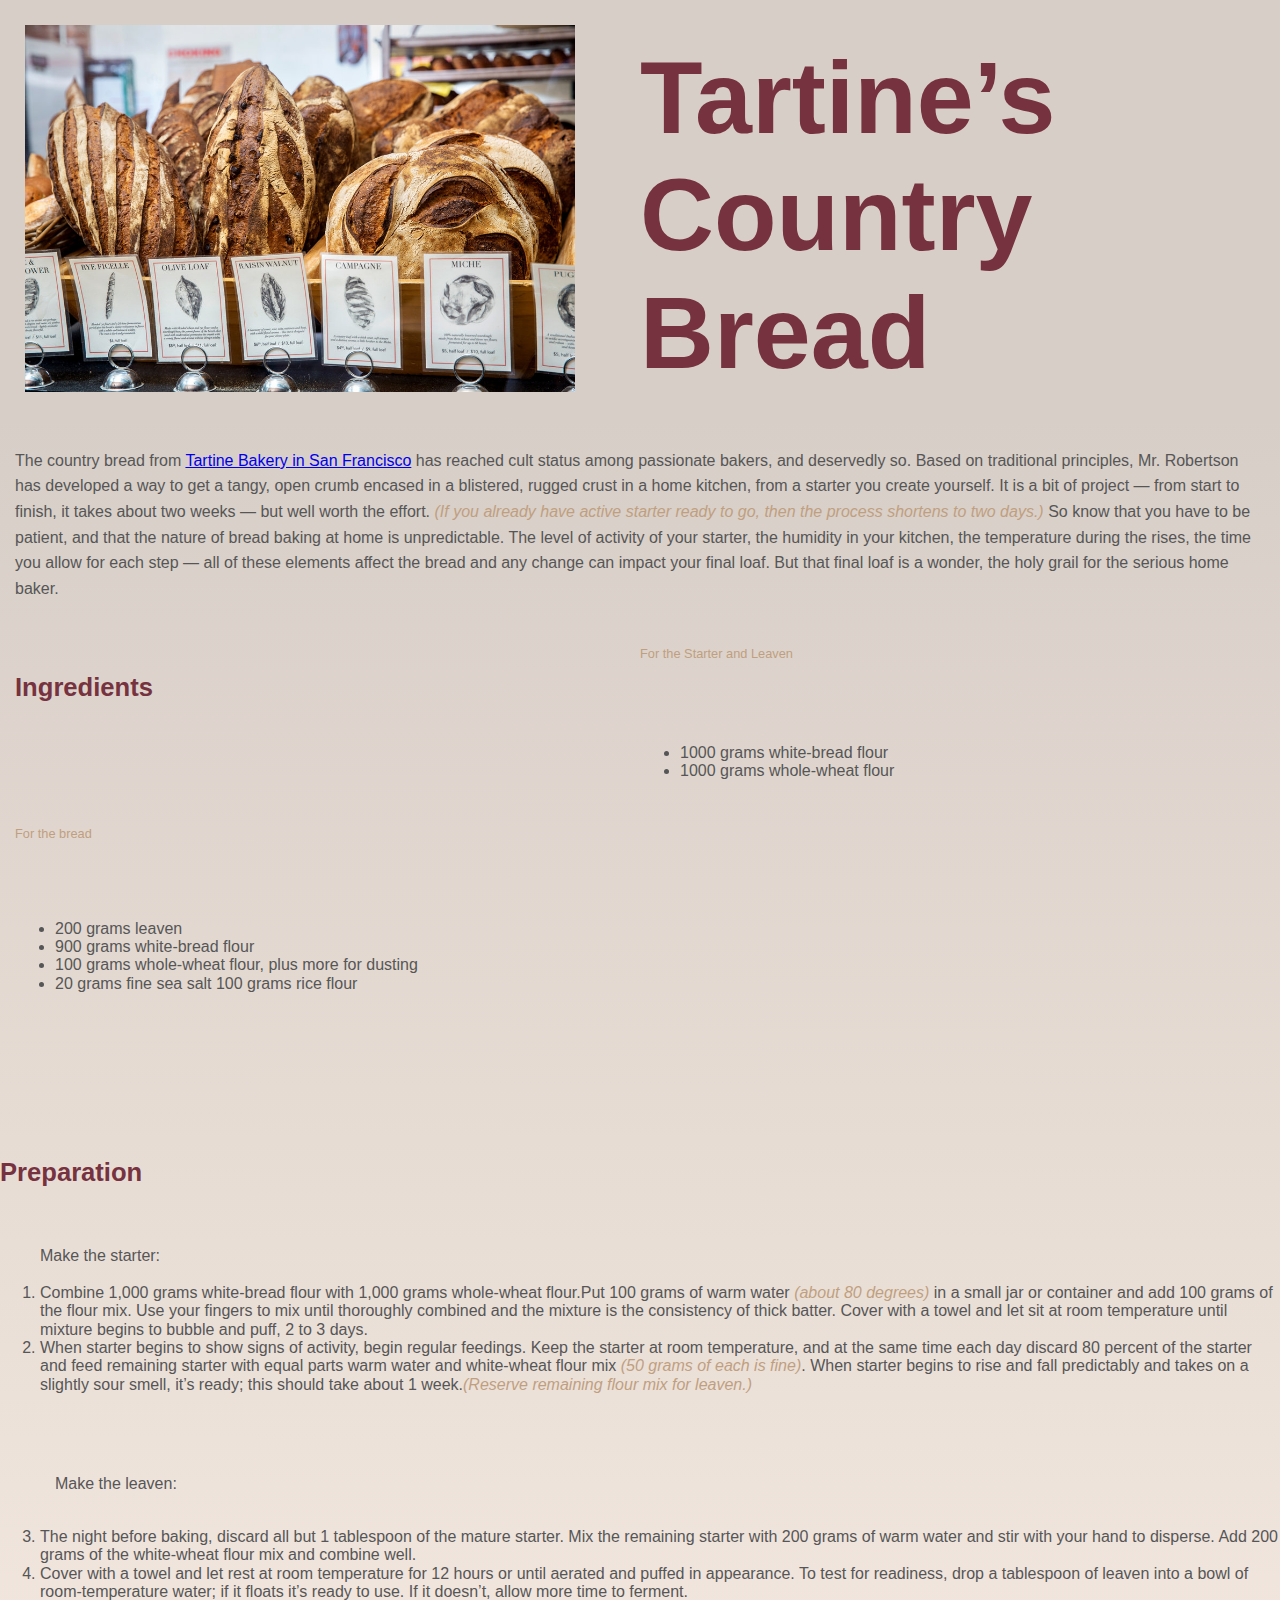
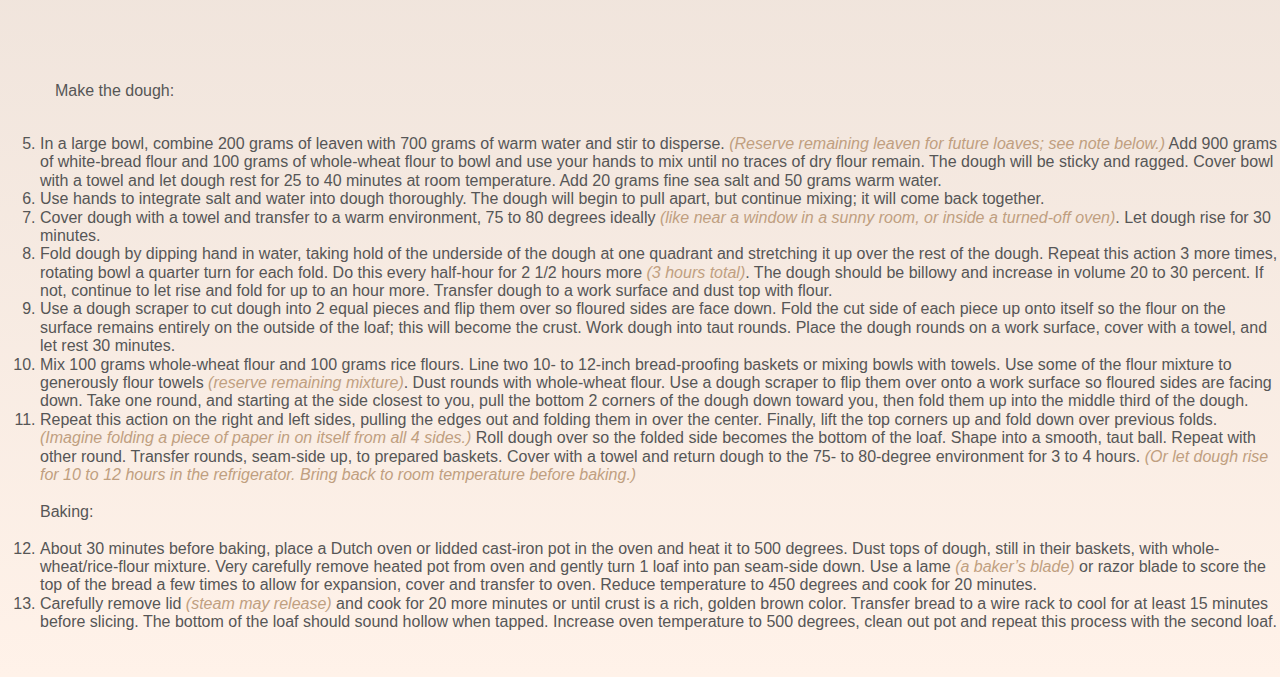
==== index.html @ 5237c5ba "Added Files" ====
<!DOCTYPE html>
<html lang="en">

<head>
  <meta charset="UTF-8">
  <meta name="viewport" content="width=device-width, initial-scale=1.0">

  <!-- Set a page title -->
  <title>Starter Project</title>

  <!-- Site Styles -->
  <link rel="stylesheet" href="/css/tachyons.min.css">
  <link rel="stylesheet" href="/css/main.css">
</head>

<body>
  <div class="header">
    <div class="description">
      <img src="img/bread2.jpg" alt="country bread" width="550">

      <div class="title">
        <h1>Tartine’s Country Bread</h1>
      </div>

    </div>
  </div>


  <div class="main">
    <div class="description">
      <div>
        <p>
          The country bread from <a href="http://www.tartinebakery.com">Tartine Bakery in San Francisco</a> has reached cult status among passionate bakers, and deservedly so. Based on traditional principles, Mr. Robertson has developed a way to get a
          tangy, open crumb encased in a blistered, rugged crust in a home kitchen, from a starter you create yourself. It is a bit of project — from start to finish, it takes about two weeks — but well worth the effort. <i>(If you already have active starter ready to go, then the process shortens to two days.) </i>          So know that you have to be patient, and that the nature of bread baking at home is unpredictable. The level of activity of your starter, the humidity in your kitchen, the temperature during the rises, the time you allow for each step — all
          of these elements affect the bread and any change can impact your final loaf. But that final loaf is a wonder, the holy grail for the serious home baker.
        </p>
      </div>
    </div>

    <div class="ingredients1">
      <h3>Ingredients</h3>
      <div class="title">
        For the Starter and Leaven
      </div>
      <p>
        <ul>
          <li>1000 grams white-bread flour</li>
          <li> 1000 grams whole-wheat flour</li>
        </ul>
    </div>

    <div class="ingredients2">
      <div class="title">
        For the bread
      </div>
      <p>
        <ul>
          <li> 200 grams leaven</li>
          <li> 900 grams white-bread flour</li>
          <li> 100 grams whole-wheat flour, plus more for dusting</li>
          <li> 20 grams fine sea salt 100 grams rice flour</li>
        </ul>
      </p>
    </div>


    <div>
      <p>
        <h3>Preparation </h3><br>
        <ol>
          Make the starter:<br>
          <br>
          <li>Combine 1,000 grams white-bread flour with 1,000 grams whole-wheat flour.Put 100 grams of warm water <i>(about 80 degrees)</i> in a small jar or container and add 100 grams of the flour mix. Use your fingers to mix until thoroughly combined
            and the mixture is the consistency of thick batter. Cover with a towel and let sit at room temperature until mixture begins to bubble and puff, 2 to 3 days.</li>
          <li> When starter begins to show signs of activity, begin regular feedings. Keep the starter at room temperature, and at the same time each day discard 80 percent of the starter and feed remaining starter with equal parts warm water and white-wheat
            flour mix <i>(50 grams of each is fine)</i>. When starter begins to rise and fall predictably and takes on a slightly sour smell, it’s ready; this should take about 1 week.<i>(Reserve remaining flour mix for leaven.)</i></li>
      </p>
      <p>
        Make the leaven:<br>
        <li>The night before baking, discard all but 1 tablespoon of the mature starter. Mix the remaining starter with 200 grams of warm water and stir with your hand to disperse. Add 200 grams of the white-wheat flour mix and combine well.</li>
        <li>Cover with a towel and let rest at room temperature for 12 hours or until aerated and puffed in appearance. To test for readiness, drop a tablespoon of leaven into a bowl of room-temperature water; if it floats it’s ready to use. If it doesn’t,
          allow more time to ferment.</li>
      </p>
      <p>
        Make the dough:<br>
        <li>In a large bowl, combine 200 grams of leaven with 700 grams of warm water and stir to disperse. <i>(Reserve remaining leaven for future loaves; see note below.)</i> Add 900 grams of white-bread flour and 100 grams of whole-wheat flour to bowl
          and use your hands to mix until no traces of dry flour remain. The dough will be sticky and ragged. Cover bowl with a towel and let dough rest for 25 to 40 minutes at room temperature. Add 20 grams fine sea salt and 50 grams warm water.</li>
        <li>Use hands to integrate salt and water into dough thoroughly. The dough will begin to pull apart, but continue mixing; it will come back together.</li>
        <li> Cover dough with a towel and transfer to a warm environment, 75 to 80 degrees ideally <i>(like near a window in a sunny room, or inside a turned-off oven)</i>. Let dough rise for 30 minutes.</li>
        <li> Fold dough by dipping hand in water, taking hold of the underside of the dough at one quadrant and stretching it up over the rest of the dough. Repeat this action 3 more times, rotating bowl a quarter turn for each fold. Do this every half-hour
          for 2 1/2 hours more <i>(3 hours total)</i>. The dough should be billowy and increase in volume 20 to 30 percent. If not, continue to let rise and fold for up to an hour more. Transfer dough to a work surface and dust top with flour.</li>
        <li> Use a dough scraper to cut dough into 2 equal pieces and flip them over so floured sides are face down. Fold the cut side of each piece up onto itself so the flour on the surface remains entirely on the outside of the loaf; this will become the
          crust. Work dough into taut rounds. Place the dough rounds on a work surface, cover with a towel, and let rest 30 minutes.</li>
        <li> Mix 100 grams whole-wheat flour and 100 grams rice flours. Line two 10- to 12-inch bread-proofing baskets or mixing bowls with towels. Use some of the flour mixture to generously flour towels
          <i>(reserve remaining mixture)</i>. Dust rounds with whole-wheat flour. Use a dough scraper to flip them over onto a work surface so floured sides are facing down. Take one round, and starting at the side closest to you, pull the bottom 2 corners
          of the dough down toward you, then fold them up into the middle third of the dough.</li>
        <li> Repeat this action on the right and left sides, pulling the edges out and folding them in over the center. Finally, lift the top corners up and fold down over previous folds. <i>(Imagine folding a piece of paper in on itself from all 4 sides.)</i>          Roll dough over so the folded side becomes the bottom of the loaf. Shape into a smooth, taut ball. Repeat with other round. Transfer rounds, seam-side up, to prepared baskets. Cover with a towel and return dough to the 75- to 80-degree environment
          for 3 to 4 hours. <i>(Or let dough rise for 10 to 12 hours in the refrigerator. Bring back to room temperature before baking.)</i></li>
        <br> Baking:
        <br>
        <br>
        <li> About 30 minutes before baking, place a Dutch oven or lidded cast-iron pot in the oven and heat it to 500 degrees. Dust tops of dough, still in their baskets, with whole-wheat/rice-flour mixture. Very carefully remove heated pot from oven and
          gently turn 1 loaf into pan seam-side down. Use a lame <i>(a baker’s blade)</i> or razor blade to score the top of the bread a few times to allow for expansion, cover and transfer to oven. Reduce temperature to 450 degrees and cook for 20 minutes.</li>
        <li> Carefully remove lid <i>(steam may release)</i> and cook for 20 more minutes or until crust is a rich, golden brown color. Transfer bread to a wire rack to cool for at least 15 minutes before slicing. The bottom of the loaf should sound hollow
          when tapped. Increase oven temperature to 500 degrees, clean out pot and repeat this process with the second loaf.</li>
        </ol>
      </p>
</body>

<!-- Site JavaScript -->
<script src="/javascript/toggleClass.js" charset="utf-8"></script>
<script src="/javascript/main.js" charset="utf-8"></script>
</body>

</html>
---- css/main.css ----
/* ========================================
 * CSS written here will override Tachyons
 * ======================================== */

.example {
  font-family: sans-serif;
  padding: 50px;
}
.example h1 {
  font-size: 10vw;
  color: blue;
  margin: 0;
}
.example p {
  line-height: 1.6;
}
body {
  font-family: "Avenir", sans-serif;
  /*background-image: linear-gradient(#d7cec7, #fff2e9);*/
}
.header {
  background: #d7cec7;
  color: #76323f;
  min-height: 25vw;
  padding: var(--gutter);
}
.header .title {
  align-content: end;
  display: grid;
}
.header h1 {
  font-size: 8vw;
  margin: 0;
}
.header p {
  line-height: 1.6;
}
.header .description {
  align-content: space-between;
  display: grid;
  grid-template-columns: 1fr 1fr;
  padding: 25px;
}
.main {
  background-image: linear-gradient(#d7cec7, #fff2e9);
  color: #565656;
  min-height: 50vw;
  padding: var(--gutter);
}
.main .description {
  align-content: space-between;
  display: grid;
}
.main p {
  line-height: 1.6;
  padding: 15px;
}
i {
  color: #c09f80;
}
.main .ingredients1 {
  align-content: end;
  display: grid;
  grid-template-columns: 1fr 1fr;
  margin: 15px;
}
.main .ingredients2 {
  align-content: space-between;
  display: grid;
  padding: 15px;
}
.main h3 {
  font-size: 2vw;
  color: #76323f;
}
.main .title {
  font-size: 1vw;
  color: #c09f80;
}
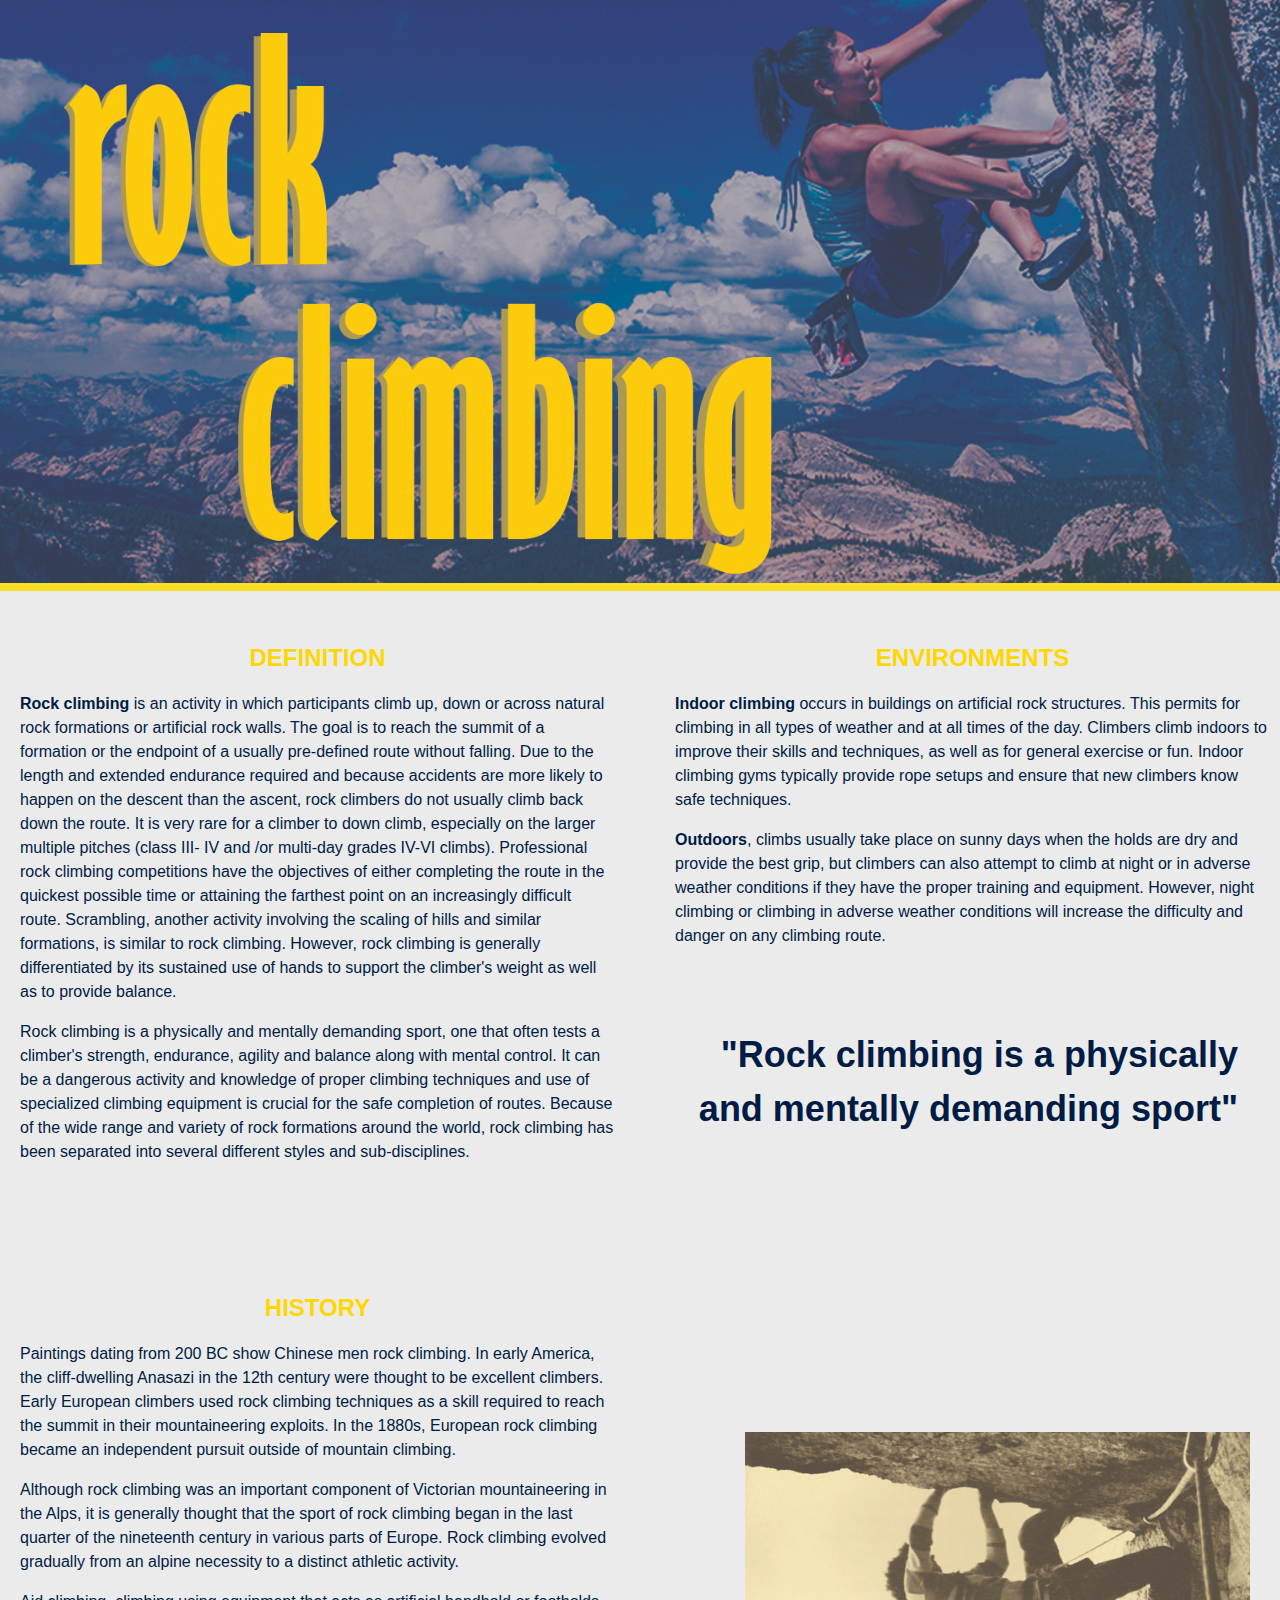
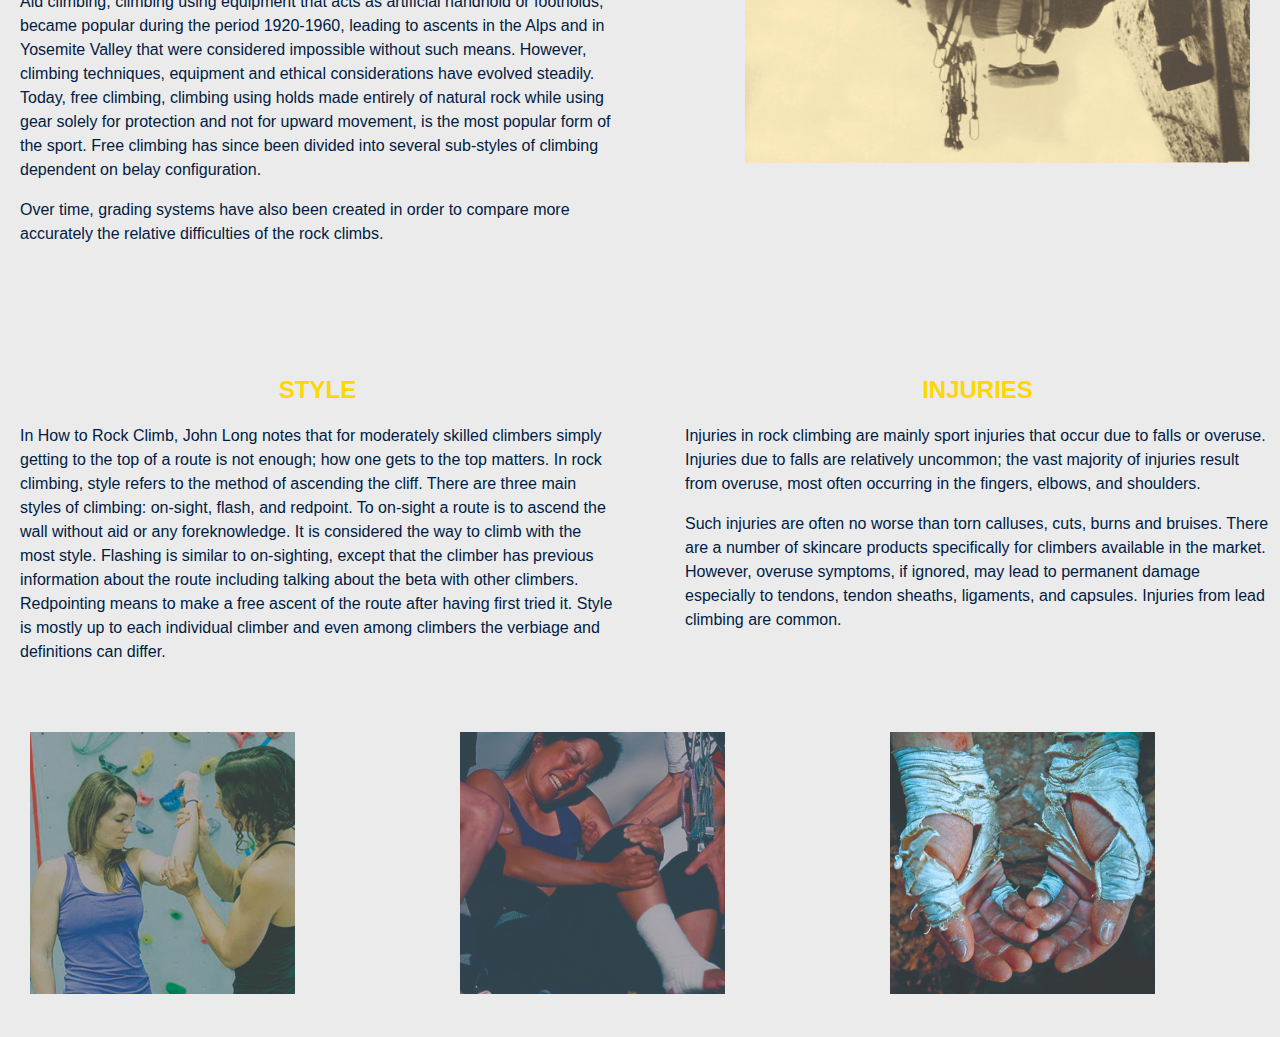
==== commit a89da4b5: "new naming" ====
--- a/index.html
+++ b/index.html
@@ -6,110 +6,100 @@
   <meta name="viewport" content="width=device-width, initial-scale=1.0">
 
   <!-- Set a page title -->
-  <title>Starter Project</title>
+  <title>Assignment One</title>
 
   <!-- Site Styles -->
-  <link rel="stylesheet" href="/css/tachyons.min.css">
-  <link rel="stylesheet" href="/css/main.css">
+  <link rel="stylesheet" href="css/tachyons.min.css">
+  <link rel="stylesheet" href="css/main.css">
 </head>
 
 <body>
-  <div class="header">
-    <div class="description">
-      <img src="img/bread2.jpg" alt="country bread" width="550">
 
-      <div class="title">
-        <h1>Tartine’s Country Bread</h1>
+  <header>
+    <img src="img/cover_rock5.jpg" alt="rock climber with words 'rock climbing'">
+  </header>
+  <div class="two-col">
+    <div class="item1">
+      <div class="tl pv4">
+        <h1 class="yellow f5 f3-ns ttu tc">Definition</h1>
+        <p class="navy f7 f5-ns">
+          <b>Rock climbing</b> is an activity in which participants climb up, down or across natural rock formations or artificial rock walls. The goal is to reach the summit of a formation or the endpoint of a usually pre-defined route without falling.
+          Due to the length and extended endurance required and because accidents are more likely to happen on the descent than the ascent, rock climbers do not usually climb back down the route. It is very rare for a climber to down climb, especially
+          on the larger multiple pitches (class III- IV and /or multi-day grades IV-VI climbs). Professional rock climbing competitions have the objectives of either completing the route in the quickest possible time or attaining the farthest point on
+          an increasingly difficult route. Scrambling, another activity involving the scaling of hills and similar formations, is similar to rock climbing. However, rock climbing is generally differentiated by its sustained use of hands to support the
+          climber's weight as well as to provide balance. </p>
+        <p class="navy f7 f5-ns">
+          Rock climbing is a physically and mentally demanding sport, one that often tests a climber's strength, endurance, agility and balance along with mental control. It can be a dangerous activity and knowledge of proper climbing techniques and use of specialized
+          climbing equipment is crucial for the safe completion of routes. Because of the wide range and variety of rock formations around the world, rock climbing has been separated into several different styles and sub-disciplines.</p>
       </div>
-
+    </div>
+    <div class="item2">
+      <div class="tl pv4">
+        <h1 class="yellow f5 f3-ns ttu tc">Environments</h1>
+        <p class="navy f7 f5-ns">
+          <b>Indoor climbing</b> occurs in buildings on artificial rock structures. This permits for climbing in all types of weather and at all times of the day. Climbers climb indoors to improve their skills and techniques, as well as for general exercise
+          or fun. Indoor climbing gyms typically provide rope setups and ensure that new climbers know safe techniques.</p>
+        <p class="navy f7 f5-ns">
+          <b>Outdoors</b>, climbs usually take place on sunny days when the holds are dry and provide the best grip, but climbers can also attempt to climb at night or in adverse weather conditions if they have the proper training and equipment. However,
+          night climbing or climbing in adverse weather conditions will increase the difficulty and danger on any climbing route.</p>
+        <div class="navy f3 f2-ns tr b pr4 pt5">
+          "Rock climbing is a physically and mentally demanding sport"
+        </div>
+      </div>
+    </div>
+    <div class="item1">
+      <div class="tl pv4">
+        <h1 class="yellow f5 f3-ns ttu tc">History</h1>
+        <p class="navy f7 f5-ns">
+          Paintings dating from 200 BC show Chinese men rock climbing. In early America, the cliff-dwelling Anasazi in the 12th century were thought to be excellent climbers. Early European climbers used rock climbing techniques as a skill required to reach the
+          summit in their mountaineering exploits. In the 1880s, European rock climbing became an independent pursuit outside of mountain climbing.</p>
+        <p class="navy f7 f5-ns">
+          Although rock climbing was an important component of Victorian mountaineering in the Alps, it is generally thought that the sport of rock climbing began in the last quarter of the nineteenth century in various parts of Europe. Rock climbing evolved gradually
+          from an alpine necessity to a distinct athletic activity.</p>
+        <p class="navy f7 f5-ns">
+          Aid climbing, climbing using equipment that acts as artificial handhold or footholds, became popular during the period 1920-1960, leading to ascents in the Alps and in Yosemite Valley that were considered impossible without such means. However, climbing
+          techniques, equipment and ethical considerations have evolved steadily. Today, free climbing, climbing using holds made entirely of natural rock while using gear solely for protection and not for upward movement, is the most popular form of
+          the sport. Free climbing has since been divided into several sub-styles of climbing dependent on belay configuration.</p>
+        <p class="navy f7 f5-ns">
+          Over time, grading systems have also been created in order to compare more accurately the relative difficulties of the rock climbs.</p>
+      </div>
+    </div>
+    <div class="img1">
+      <img src="img/history2.jpg" alt="1930 rock climber">
+    </div>
+    <div class="item3">
+      <div class="tl pv4">
+        <h1 class="yellow f5 f3-ns ttu tc">Style</h1>
+        <p class="navy f7 f5-ns">
+          In How to Rock Climb, John Long notes that for moderately skilled climbers simply getting to the top of a route is not enough; how one gets to the top matters. In rock climbing, style refers to the method of ascending the cliff. There are three main styles
+          of climbing: on-sight, flash, and redpoint. To on-sight a route is to ascend the wall without aid or any foreknowledge. It is considered the way to climb with the most style. Flashing is similar to on-sighting, except that the climber has previous
+          information about the route including talking about the beta with other climbers. Redpointing means to make a free ascent of the route after having first tried it. Style is mostly up to each individual climber and even among climbers the verbiage
+          and definitions can differ.</p>
+      </div>
+    </div>
+    <div class="item5">
+      <div class="tl pv4">
+        <h1 class="yellow f5 f3-ns ttu tc">  Injuries</h1>
+        <p class="navy f7 f5-ns"> Injuries in rock climbing are mainly sport injuries that occur due to falls or overuse. Injuries due to falls are relatively uncommon; the vast majority of injuries result from overuse, most often occurring in the fingers, elbows, and shoulders.</p>
+        <p class="navy f7 f5-ns"> Such injuries are often no worse than torn calluses, cuts, burns and bruises. There are a number of skincare products specifically for climbers available in the market. However, overuse symptoms, if ignored, may lead to permanent damage especially
+          to tendons, tendon sheaths, ligaments, and capsules. Injuries from lead climbing are common.</p>
+      </div>
+    </div>
+  </div>
+  <div class="three-col">
+    <div class="img">
+      <img src="img/injure3.jpg" alt="injured rock climber's arm">
+    </div>
+    <div class="img">
+      <img src="img/injure4.jpg" alt="injured rock climber">
+    </div>
+    <div class="img">
+      <img src="img/injure5.jpg" alt="injured rock climber's hand">
     </div>
   </div>
 
-
-  <div class="main">
-    <div class="description">
-      <div>
-        <p>
-          The country bread from <a href="http://www.tartinebakery.com">Tartine Bakery in San Francisco</a> has reached cult status among passionate bakers, and deservedly so. Based on traditional principles, Mr. Robertson has developed a way to get a
-          tangy, open crumb encased in a blistered, rugged crust in a home kitchen, from a starter you create yourself. It is a bit of project — from start to finish, it takes about two weeks — but well worth the effort. <i>(If you already have active starter ready to go, then the process shortens to two days.) </i>          So know that you have to be patient, and that the nature of bread baking at home is unpredictable. The level of activity of your starter, the humidity in your kitchen, the temperature during the rises, the time you allow for each step — all
-          of these elements affect the bread and any change can impact your final loaf. But that final loaf is a wonder, the holy grail for the serious home baker.
-        </p>
-      </div>
-    </div>
-
-    <div class="ingredients1">
-      <h3>Ingredients</h3>
-      <div class="title">
-        For the Starter and Leaven
-      </div>
-      <p>
-        <ul>
-          <li>1000 grams white-bread flour</li>
-          <li> 1000 grams whole-wheat flour</li>
-        </ul>
-    </div>
-
-    <div class="ingredients2">
-      <div class="title">
-        For the bread
-      </div>
-      <p>
-        <ul>
-          <li> 200 grams leaven</li>
-          <li> 900 grams white-bread flour</li>
-          <li> 100 grams whole-wheat flour, plus more for dusting</li>
-          <li> 20 grams fine sea salt 100 grams rice flour</li>
-        </ul>
-      </p>
-    </div>
-
-
-    <div>
-      <p>
-        <h3>Preparation </h3><br>
-        <ol>
-          Make the starter:<br>
-          <br>
-          <li>Combine 1,000 grams white-bread flour with 1,000 grams whole-wheat flour.Put 100 grams of warm water <i>(about 80 degrees)</i> in a small jar or container and add 100 grams of the flour mix. Use your fingers to mix until thoroughly combined
-            and the mixture is the consistency of thick batter. Cover with a towel and let sit at room temperature until mixture begins to bubble and puff, 2 to 3 days.</li>
-          <li> When starter begins to show signs of activity, begin regular feedings. Keep the starter at room temperature, and at the same time each day discard 80 percent of the starter and feed remaining starter with equal parts warm water and white-wheat
-            flour mix <i>(50 grams of each is fine)</i>. When starter begins to rise and fall predictably and takes on a slightly sour smell, it’s ready; this should take about 1 week.<i>(Reserve remaining flour mix for leaven.)</i></li>
-      </p>
-      <p>
-        Make the leaven:<br>
-        <li>The night before baking, discard all but 1 tablespoon of the mature starter. Mix the remaining starter with 200 grams of warm water and stir with your hand to disperse. Add 200 grams of the white-wheat flour mix and combine well.</li>
-        <li>Cover with a towel and let rest at room temperature for 12 hours or until aerated and puffed in appearance. To test for readiness, drop a tablespoon of leaven into a bowl of room-temperature water; if it floats it’s ready to use. If it doesn’t,
-          allow more time to ferment.</li>
-      </p>
-      <p>
-        Make the dough:<br>
-        <li>In a large bowl, combine 200 grams of leaven with 700 grams of warm water and stir to disperse. <i>(Reserve remaining leaven for future loaves; see note below.)</i> Add 900 grams of white-bread flour and 100 grams of whole-wheat flour to bowl
-          and use your hands to mix until no traces of dry flour remain. The dough will be sticky and ragged. Cover bowl with a towel and let dough rest for 25 to 40 minutes at room temperature. Add 20 grams fine sea salt and 50 grams warm water.</li>
-        <li>Use hands to integrate salt and water into dough thoroughly. The dough will begin to pull apart, but continue mixing; it will come back together.</li>
-        <li> Cover dough with a towel and transfer to a warm environment, 75 to 80 degrees ideally <i>(like near a window in a sunny room, or inside a turned-off oven)</i>. Let dough rise for 30 minutes.</li>
-        <li> Fold dough by dipping hand in water, taking hold of the underside of the dough at one quadrant and stretching it up over the rest of the dough. Repeat this action 3 more times, rotating bowl a quarter turn for each fold. Do this every half-hour
-          for 2 1/2 hours more <i>(3 hours total)</i>. The dough should be billowy and increase in volume 20 to 30 percent. If not, continue to let rise and fold for up to an hour more. Transfer dough to a work surface and dust top with flour.</li>
-        <li> Use a dough scraper to cut dough into 2 equal pieces and flip them over so floured sides are face down. Fold the cut side of each piece up onto itself so the flour on the surface remains entirely on the outside of the loaf; this will become the
-          crust. Work dough into taut rounds. Place the dough rounds on a work surface, cover with a towel, and let rest 30 minutes.</li>
-        <li> Mix 100 grams whole-wheat flour and 100 grams rice flours. Line two 10- to 12-inch bread-proofing baskets or mixing bowls with towels. Use some of the flour mixture to generously flour towels
-          <i>(reserve remaining mixture)</i>. Dust rounds with whole-wheat flour. Use a dough scraper to flip them over onto a work surface so floured sides are facing down. Take one round, and starting at the side closest to you, pull the bottom 2 corners
-          of the dough down toward you, then fold them up into the middle third of the dough.</li>
-        <li> Repeat this action on the right and left sides, pulling the edges out and folding them in over the center. Finally, lift the top corners up and fold down over previous folds. <i>(Imagine folding a piece of paper in on itself from all 4 sides.)</i>          Roll dough over so the folded side becomes the bottom of the loaf. Shape into a smooth, taut ball. Repeat with other round. Transfer rounds, seam-side up, to prepared baskets. Cover with a towel and return dough to the 75- to 80-degree environment
-          for 3 to 4 hours. <i>(Or let dough rise for 10 to 12 hours in the refrigerator. Bring back to room temperature before baking.)</i></li>
-        <br> Baking:
-        <br>
-        <br>
-        <li> About 30 minutes before baking, place a Dutch oven or lidded cast-iron pot in the oven and heat it to 500 degrees. Dust tops of dough, still in their baskets, with whole-wheat/rice-flour mixture. Very carefully remove heated pot from oven and
-          gently turn 1 loaf into pan seam-side down. Use a lame <i>(a baker’s blade)</i> or razor blade to score the top of the bread a few times to allow for expansion, cover and transfer to oven. Reduce temperature to 450 degrees and cook for 20 minutes.</li>
-        <li> Carefully remove lid <i>(steam may release)</i> and cook for 20 more minutes or until crust is a rich, golden brown color. Transfer bread to a wire rack to cool for at least 15 minutes before slicing. The bottom of the loaf should sound hollow
-          when tapped. Increase oven temperature to 500 degrees, clean out pot and repeat this process with the second loaf.</li>
-        </ol>
-      </p>
-</body>
-
-<!-- Site JavaScript -->
-<script src="/javascript/toggleClass.js" charset="utf-8"></script>
-<script src="/javascript/main.js" charset="utf-8"></script>
+  <script src="/javascript/toggleClass.js" charset="utf-8"></script>
+  <script src="/javascript/main.js" charset="utf-8"></script>
 </body>
 
 </html>--- a/css/main.css
+++ b/css/main.css
@@ -2,78 +2,77 @@
  * CSS written here will override Tachyons
  * ======================================== */
 
-.example {
-  font-family: sans-serif;
-  padding: 50px;
+@media (min-width: 600px) {
+  .two-col {
+    display: grid;
+    grid-template-columns: 1fr 1fr;
+    grid-gap: 30px;
+  }
 }
-.example h1 {
-  font-size: 10vw;
-  color: blue;
-  margin: 0;
-}
-.example p {
-  line-height: 1.6;
+.three-col {
+  display: grid;
+  grid-template-columns: 1fr 1fr 1fr;
+  /*grid-template-rows: 1fr 1fr 1fr 1fr 1fr;*/
+  grid-gap: 10px;
 }
 body {
-  font-family: "Avenir", sans-serif;
-  /*background-image: linear-gradient(#d7cec7, #fff2e9);*/
+  height: 100%;
+  font: 18px/1.5 "Quattrocento Sans", Helvetica, Arial, sans-serif;
+  background: #ebebeb;
 }
-.header {
-  background: #d7cec7;
-  color: #76323f;
-  min-height: 25vw;
-  padding: var(--gutter);
+header {
+  display: block;
+  width: 100%;
+  min-height: 240px;
+  height: 45%;
+  /*position: relative;
+  overflow: hidden; */
+  background: #fade26;
+  d
 }
-.header .title {
-  align-content: end;
+.item1 {
   display: grid;
+  padding-left: 20px;
+  padding-right: 10px;
 }
-.header h1 {
-  font-size: 8vw;
-  margin: 0;
+.item2 {
+  display: grid;
+  padding-left: 20px;
+  padding-right: 10px;
 }
-.header p {
-  line-height: 1.6;
+.item3 {
+  display: grid;
+  padding-left: 20px;
+  padding-right: 10px;
 }
-.header .description {
-  align-content: space-between;
+.item4 {
   display: grid;
-  grid-template-columns: 1fr 1fr;
-  padding: 25px;
+  padding-left: 20px;
+  padding-right: 30px;
 }
-.main {
-  background-image: linear-gradient(#d7cec7, #fff2e9);
-  color: #565656;
-  min-height: 50vw;
-  padding: var(--gutter);
+.item5 {
+  display: grid;
+  padding-right: 10px;
+  padding-left: 30px;
 }
-.main .description {
-  align-content: space-between;
+.p {
   display: grid;
+  grid-column: 1/1;
 }
-.main p {
-  line-height: 1.6;
-  padding: 15px;
+.img {
+  display: block;
+  padding-top: 20px;
+  padding-left: 30px;
+  padding-bottom: 35px;
+  padding-right: 5px;
+  width: 300px;
+  border-radius: 5px 20px 5px;
 }
-i {
-  color: #c09f80;
+.img1 {
+  display: block;
+  padding-top: 190px;
+  padding-left: 90px;
+  padding-right: 30px;
+  min-height: 240px;
+  border-radius: 5px 20px 5px;
 }
-.main .ingredients1 {
-  align-content: end;
-  display: grid;
-  grid-template-columns: 1fr 1fr;
-  margin: 15px;
-}
-.main .ingredients2 {
-  align-content: space-between;
-  display: grid;
-  padding: 15px;
-}
-.main h3 {
-  font-size: 2vw;
-  color: #76323f;
-}
-.main .title {
-  font-size: 1vw;
-  color: #c09f80;
-}
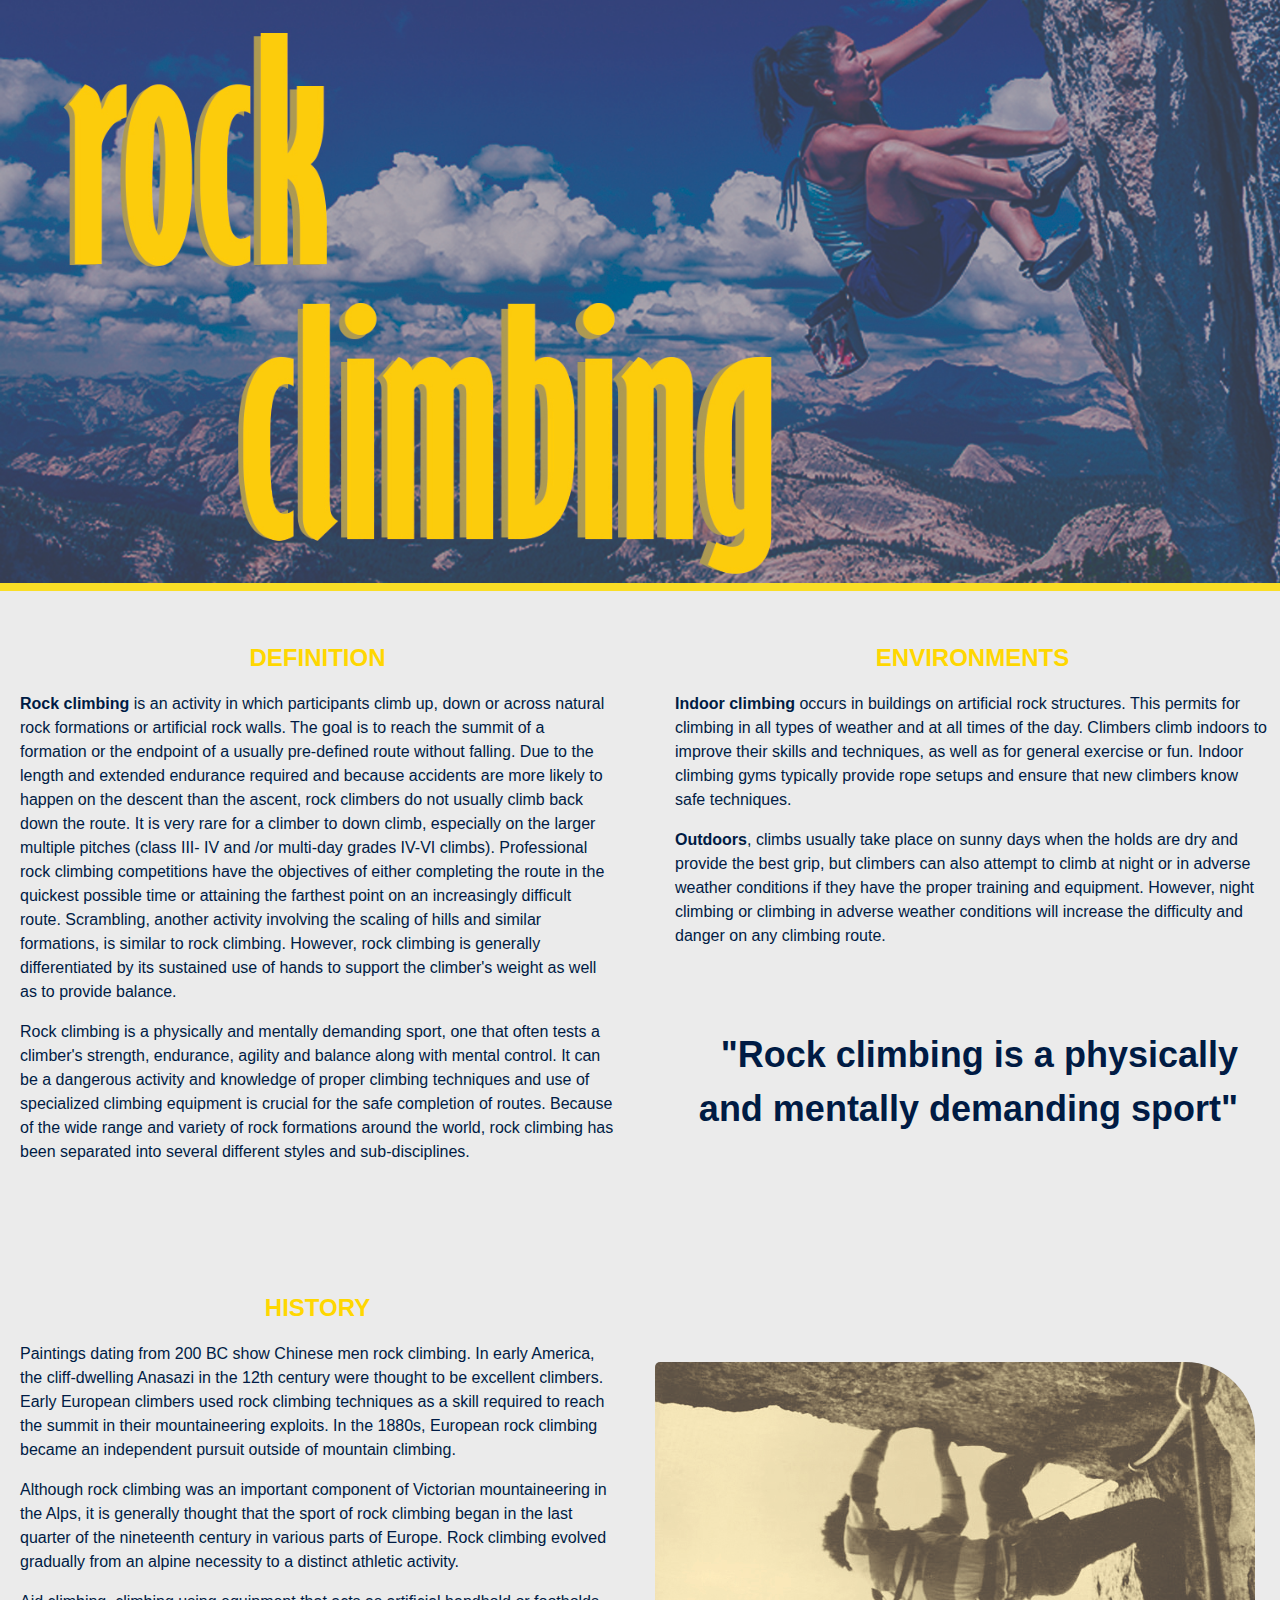
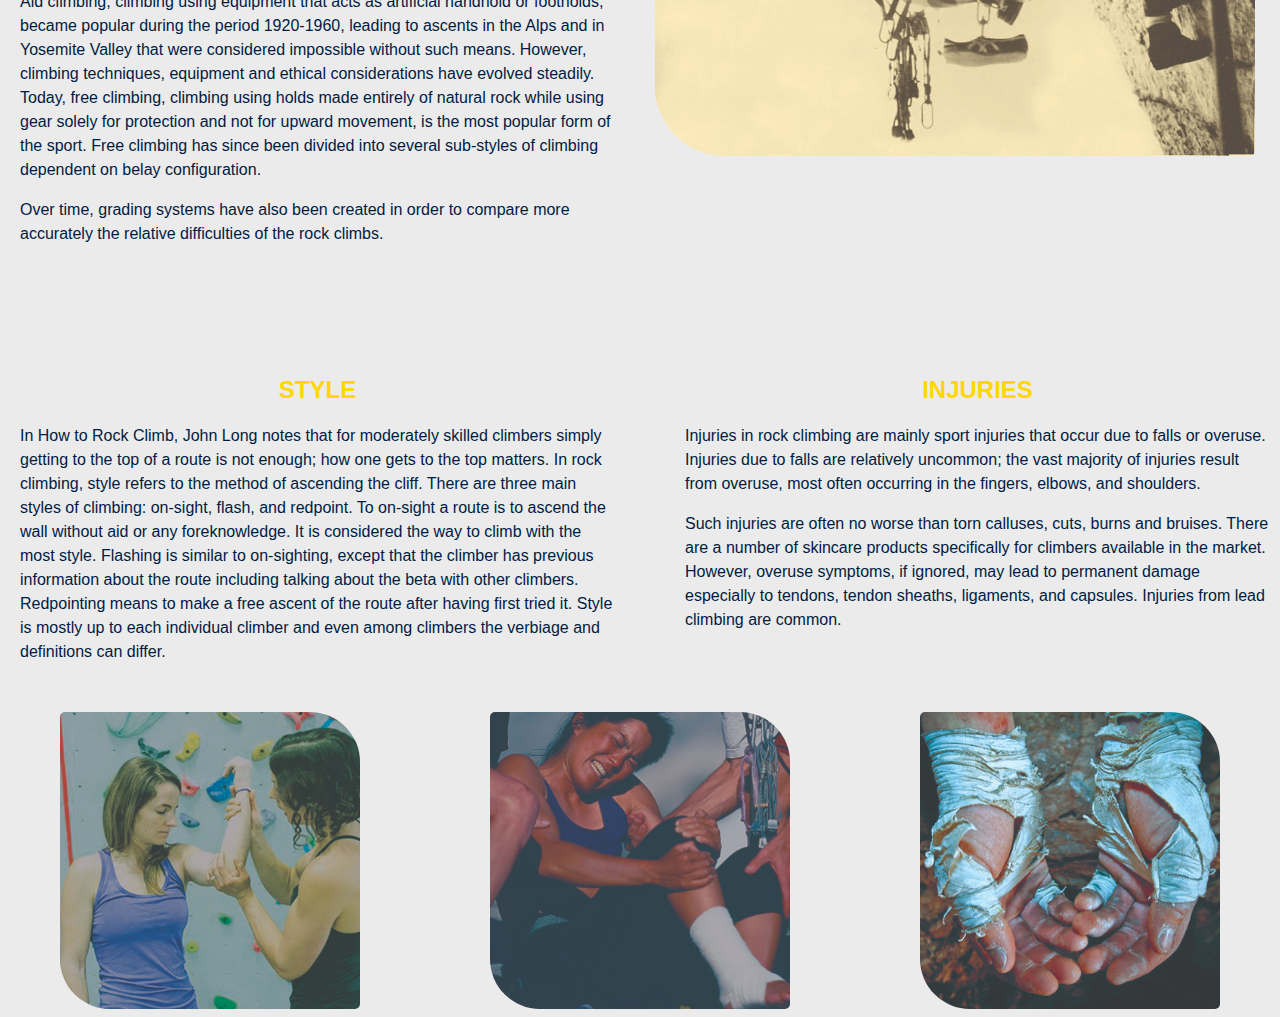
==== commit c89b7b07: "img change" ====
--- a/index.html
+++ b/index.html
@@ -14,7 +14,6 @@
 </head>
 
 <body>
-
   <header>
     <img src="img/cover_rock5.jpg" alt="rock climber with words 'rock climbing'">
   </header>
@@ -64,8 +63,8 @@
           Over time, grading systems have also been created in order to compare more accurately the relative difficulties of the rock climbs.</p>
       </div>
     </div>
-    <div class="img1">
-      <img src="img/history2.jpg" alt="1930 rock climber">
+    <div>
+      <img class="img1 tc dim grow" src="img/history2.jpg" alt="1930 rock climber">
     </div>
     <div class="item3">
       <div class="tl pv4">
@@ -86,15 +85,15 @@
       </div>
     </div>
   </div>
-  <div class="three-col">
-    <div class="img">
-      <img src="img/injure3.jpg" alt="injured rock climber's arm">
+  <div class="three-col tc">
+    <div>
+      <img class="img dim grow" src="img/injure3.jpg" alt="injured rock climber's arm">
     </div>
-    <div class="img">
-      <img src="img/injure4.jpg" alt="injured rock climber">
+    <div>
+      <img class="img dim grow" src="img/injure4.jpg" alt="injured rock climber">
     </div>
-    <div class="img">
-      <img src="img/injure5.jpg" alt="injured rock climber's hand">
+    <div>
+      <img class="img dim grow" src="img/injure5.jpg" alt="injured rock climber's hand">
     </div>
   </div>
 
--- a/css/main.css
+++ b/css/main.css
@@ -28,7 +28,6 @@
   /*position: relative;
   overflow: hidden; */
   background: #fade26;
-  d
 }
 .item1 {
   display: grid;
@@ -60,19 +59,11 @@
   grid-column: 1/1;
 }
 .img {
-  display: block;
-  padding-top: 20px;
-  padding-left: 30px;
-  padding-bottom: 35px;
-  padding-right: 5px;
   width: 300px;
-  border-radius: 5px 20px 5px;
+  border-radius: 5px 50px 5px;
 }
 .img1 {
-  display: block;
-  padding-top: 190px;
-  padding-left: 90px;
-  padding-right: 30px;
+  margin-top: 120px;
   min-height: 240px;
-  border-radius: 5px 20px 5px;
+  border-radius: 5px 70px 5px;
 }
